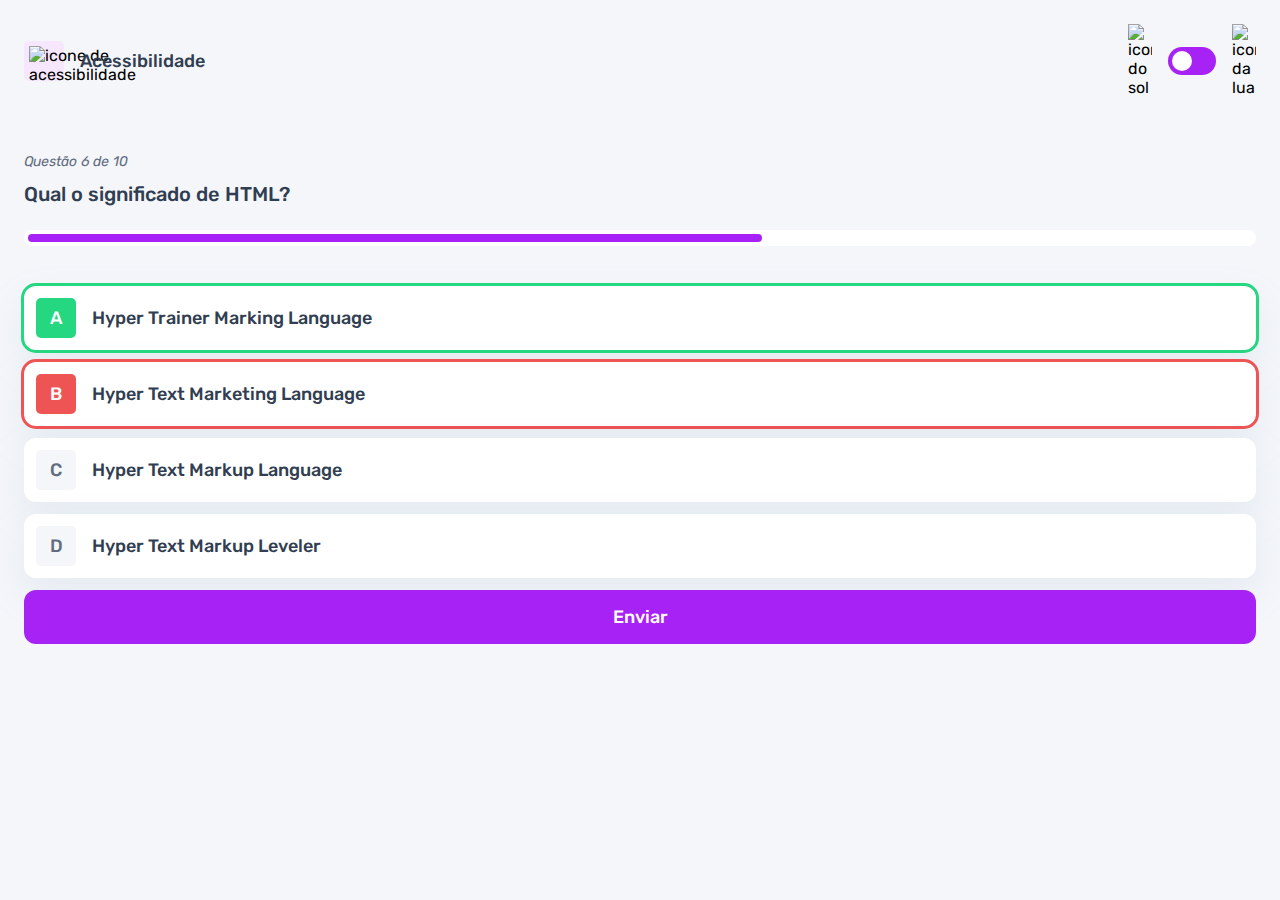
==== pages/quiz/quiz.html @ 809f8db8 "Adicionado o efeito para alternativas corretas e erradas" ====
<!DOCTYPE html>
<html lang="pt-BR">
<head>
    <meta charset="UTF-8">
    <meta name="viewport" content="width=device-width, initial-scale=1.0">
    <link rel="preconnect" href="https://fonts.googleapis.com">
    <link rel="preconnect" href="https://fonts.gstatic.com" crossorigin>
    <link href="https://fonts.googleapis.com/css2?family=Rubik:ital,wght@0,300..900;1,300..900&display=swap" rel="stylesheet"><link rel="preconnect" href="https://fonts.googleapis.com">
    <link rel="preconnect" href="https://fonts.gstatic.com" crossorigin>
    <link href="https://fonts.googleapis.com/css2?family=Rubik:ital,wght@0,300..900;1,300..900&display=swap" rel="stylesheet">
    <link rel="stylesheet" href="quiz.css">
    <title>Quiz App</title>
</head>
<body>
    <header>
        <div class="assunto">
            <div class="assunto_icone">
                <img src="../../assets/images/icon-accessibility.svg" alt="icone de acessibilidade">
            </div>

            <h1>Acessibilidade</h1>
        </div>

        <div class="tema">
            <img src="../../assets/images/icon-sun-dark.svg" alt="icone do sol">
            <button>
                <div></div>
            </button>
            <img src="../../assets/images/icon-moon-dark.svg" alt="icone da lua">
        </div>
    </header>

    <main>
        <section class="pergunta">
            <p>Questão 6 de 10</p>

            <h2>Qual o significado de HTML?</h2>

            <div class="barra_progresso">
                <div></div>
            </div>
        </section>

        <section class="alternativas">
            <form action="">
                <label for="alternativa_a" id="correta">
                    <input type="radio" id="alternativa_a" name="alternativa">

                    <div>
                        <span>A</span>
                        Hyper Trainer Marking Language
                    </div>
                </label>
                <label for="alternativa_b" id="errada">
                    <input type="radio" id="alternativa_b" name="alternativa">

                    <div>
                        <span>B</span>
                        Hyper Text Marketing Language
                    </div>
                </label>
                <label for="alternativa_c">
                    <input type="radio" id="alternativa_c" name="alternativa">

                    <div>
                        <span>C</span>
                        Hyper Text Markup Language
                    </div>
                </label>
                <label for="alternativa_d">
                    <input type="radio" id="alternativa_d" name="alternativa">

                    <div>
                        <span>D</span>
                        Hyper Text Markup Leveler
                    </div>
                </label>
            </form>

            <button>Enviar</button>
        </section>
    </main>
</body>
</html>
---- pages/quiz/quiz.css ----
* {
    margin: 0;
    padding: 0;
    box-sizing: border-box;
    font-family: "Rubik", sans-serif;
    -webkit-font-smoothing: antialiased;
}

:root {
    --bg-color: #f4f6fa;
    --purple: #a722f5;
    --white: #fff;
    --primary-text-color: #313E51;
    --secondary-text-color: #626c7f;
    --button-bg: #fff;
    --shadow: 0px 16px 40px 0px rgba(143, 168, 193, 0.14);
    --bg-html: #fff1e9;
    --bg-css: #e0fdef;
    --bg-javascript: #ebf0ff;
    --bg-acessibilidade: #f6e7ff;
    --green: #26d782;
    --red: #ee5454;
    --bg-mobile: url(../../assets/images/pattern-background-mobile-light.svg);
    --bg-desktop: url(../../assets/images/pattern-background-desktop-light.svg);
}

body.escuro {
    --bg-color: #313e51;
    --bg-mobile: url(../../assets/images/pattern-background-mobile-dark.svg);
    --bg-desktop: url(../../assets/images/pattern-background-desktop-dark.svg);
    --primary-text-color: #fff;
    --secondary-text-color: #abc1e1;
    --button-bg: #3b4d66;
    --shadow: 0px 16px 40px 0px rgba(49, 62, 81, 0.14);
}

body {
    height: 100svh;
    background: var(--bg-mobile) var(--bg-color);
    background-repeat: no-repeat;
    background-size: cover;
}

header {
    display: flex;
    justify-content: space-between;
    padding: 16px 24px;
}

.assunto {
    display: flex;
    align-items: center;
    gap: 16px;
}

.assunto_icone {
    background: var(--bg-acessibilidade);
    width: 40px;
    height: 40px;
    padding: 5px;
    border-radius: 5px;
}

.assunto_icone img {
    width: 100%;
}

.assunto h1 {
    font-size: 18px;
    font-weight: 500;
    color: var(--primary-text-color);
}

.tema {
    padding: 8px 0px;
    display: flex;
    align-items: center;
    gap: 8px;
}

.tema img {
    width: 16px;
}

.tema button {
    height: 20px;
    width: 32px;
    background: var(--purple);
    border: 0;
    border-radius: 999px;
    padding: 4px;
}

.tema button div {
    background: var(--white);
    width: 12px;
    height: 12px;
    border-radius: 999px;
}

main {
    padding: 32px 24px;
}

.pergunta {
    margin-bottom: 40px;
}

.pergunta p {
    font-style: italic;
    font-size: 14px;
    color: var(--secondary-text-color);
    margin-bottom: 12px;
}

.pergunta h2 {
    font-size: 20px;
    font-weight: 500;
    color: var(--primary-text-color);
    line-height: 24px;
    margin-bottom: 24px;
}

.barra_progresso {
    background: var(--button-bg);
    height: 16px;
    padding: 4px;
    border-radius: 999px;
}

.barra_progresso div {
    height: 100%;
    width: 60%;
    background: var(--purple);
    border-radius: 999px;
}


.alternativas form {
    display: flex;
    flex-direction: column;
    gap: 12px;
    margin-bottom: 12px;
}

.alternativas label {
    display: block;
    padding: 12px;
    background: var(--button-bg);
    font-size: 18px;
    font-weight: 500;
    border-radius: 12px;
    box-shadow: var(--shadow);
    color: var(--primary-text-color);
}

.alternativas label:has(input:checked) {
    outline: 3px solid var(--purple);

    & span {
        background: var(--purple);
        color: var(--white);
    }
}

.alternativas label#correta {
    outline: 3px solid var(--green);

    & span {
        background: var(--green);
        color: var(--white);
    }
}

.alternativas label#errada {
    outline: 3px solid var(--red);

    & span {
        background: var(--red);
        color: var(--white);
    }
}


.alternativas input {
    display: none;
}

.alternativas div {
    display: flex;
    align-items: center;
    gap: 16px;
}

.alternativas div span {
    display: block;
    width: 40px;
    height: 40px;
    background: var(--bg-color);
    border-radius: 5px;
    color: var(--secondary-text-color);

    display: flex;
    align-items: center;
    justify-content: center;
    flex-shrink: 0;
}

.alternativas button {
    padding: 16px;
    border-radius: 12px;
    border: none;
    background: var(--purple);
    color: var(--white);
    width: 100%;

    font-size: 18px;
    font-weight: 500;
}

@media(min-width: 1100px) {
    .tema {
        gap: 16px;
    }

    .tema img {
        width: 24px;
    }

    .tema button {
        width: 48px;
        height: 28px;
    }

    .tema button div {
        width: 20px;
        height: 20px;
    }
}
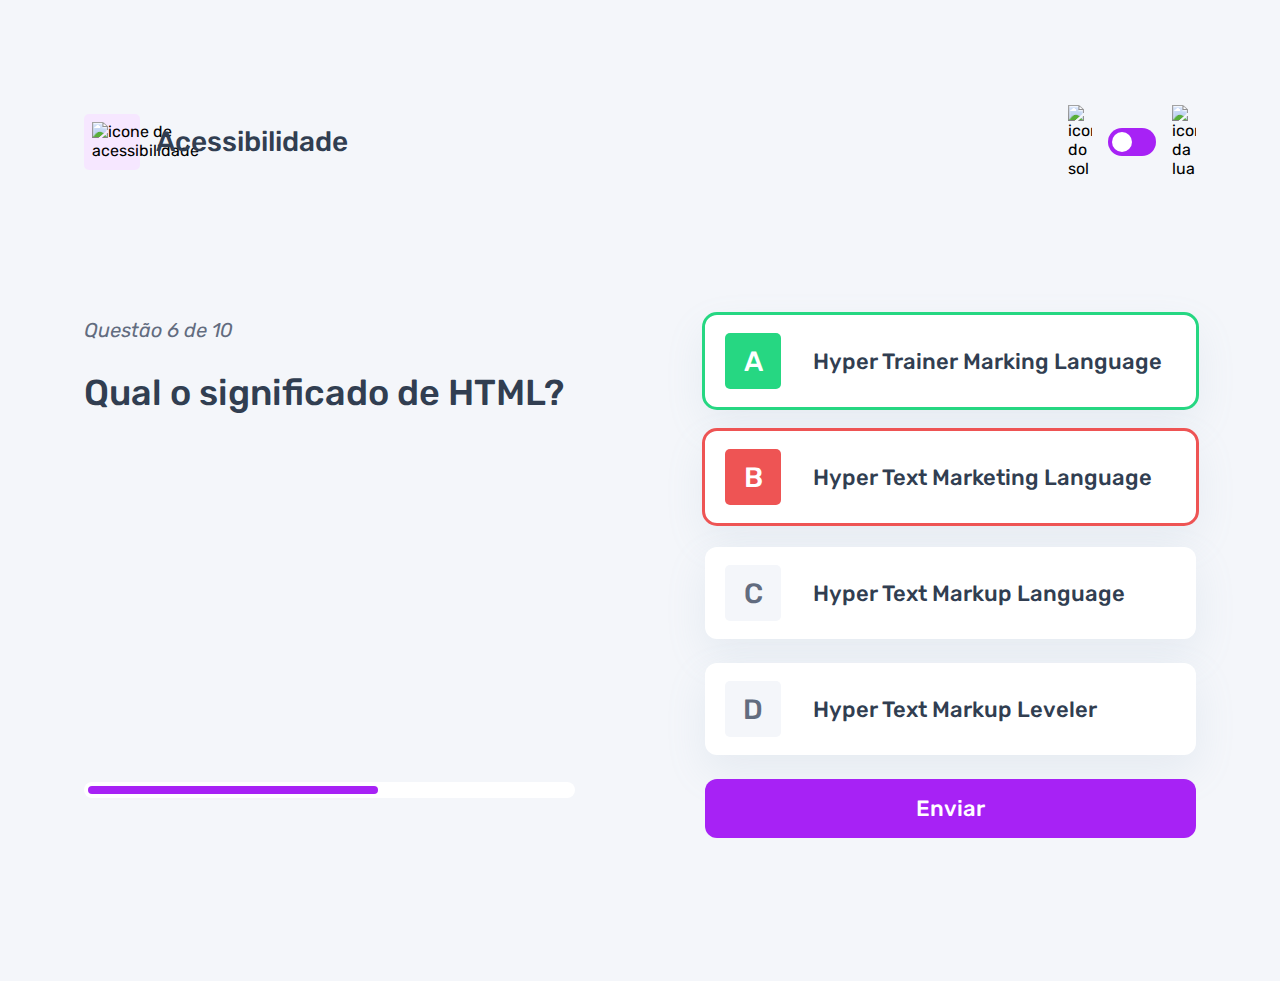
==== commit 4a945788: "Adicionada a responsivida do desktop" ====
--- a/pages/quiz/quiz.html
+++ b/pages/quiz/quiz.html
@@ -32,10 +32,11 @@
 
     <main>
         <section class="pergunta">
-            <p>Questão 6 de 10</p>
+            <div>
+                <p>Questão 6 de 10</p>
 
-            <h2>Qual o significado de HTML?</h2>
-
+                <h2>Qual o significado de HTML?</h2>
+            </div>
             <div class="barra_progresso">
                 <div></div>
             </div>
--- a/pages/quiz/quiz.css
+++ b/pages/quiz/quiz.css
@@ -219,6 +219,22 @@
 }
 
 @media(min-width: 1100px) {
+    header {
+        margin-block: 81px;
+        max-width: 1160px;
+        margin-inline: auto;
+    }
+
+    .assunto_icone {
+        width: 56px;
+        height: 56px;
+        padding: 8px;
+    }
+
+    .assunto h1 {
+        font-size: 28px;
+    }
+    
     .tema {
         gap: 16px;
     }
@@ -236,4 +252,57 @@
         width: 20px;
         height: 20px;
     }
-}
+
+    main {
+        max-width: 1160px;
+        margin-inline: auto;
+
+        display: flex;
+        gap: 130px;
+    }
+
+    section {
+        width: 100%;
+    }
+
+    .pergunta {
+        display: flex;
+        flex-direction: column;
+        justify-content: space-between;
+    }
+    
+    .pergunta p {
+        font-size: 20px;
+        line-height: 30px;
+        margin-bottom: 27px;
+    }
+
+    .pergunta h2 {
+        font-size: 36px;
+        line-height: 42px;
+    }
+
+    .alternativas form {
+        gap: 24px;
+        margin-bottom: 24px;
+    }
+
+    .alternativas label {
+        font-size: 22px;
+        padding: 18px 20px;
+    }
+
+    .alternativas div {
+        gap: 32px;
+    }
+
+    .alternativas div span {
+        width: 56px;
+        height: 56px;
+        font-size: 28px;
+    }
+
+    .alternativas button {
+        font-size: 22px;
+    }
+}
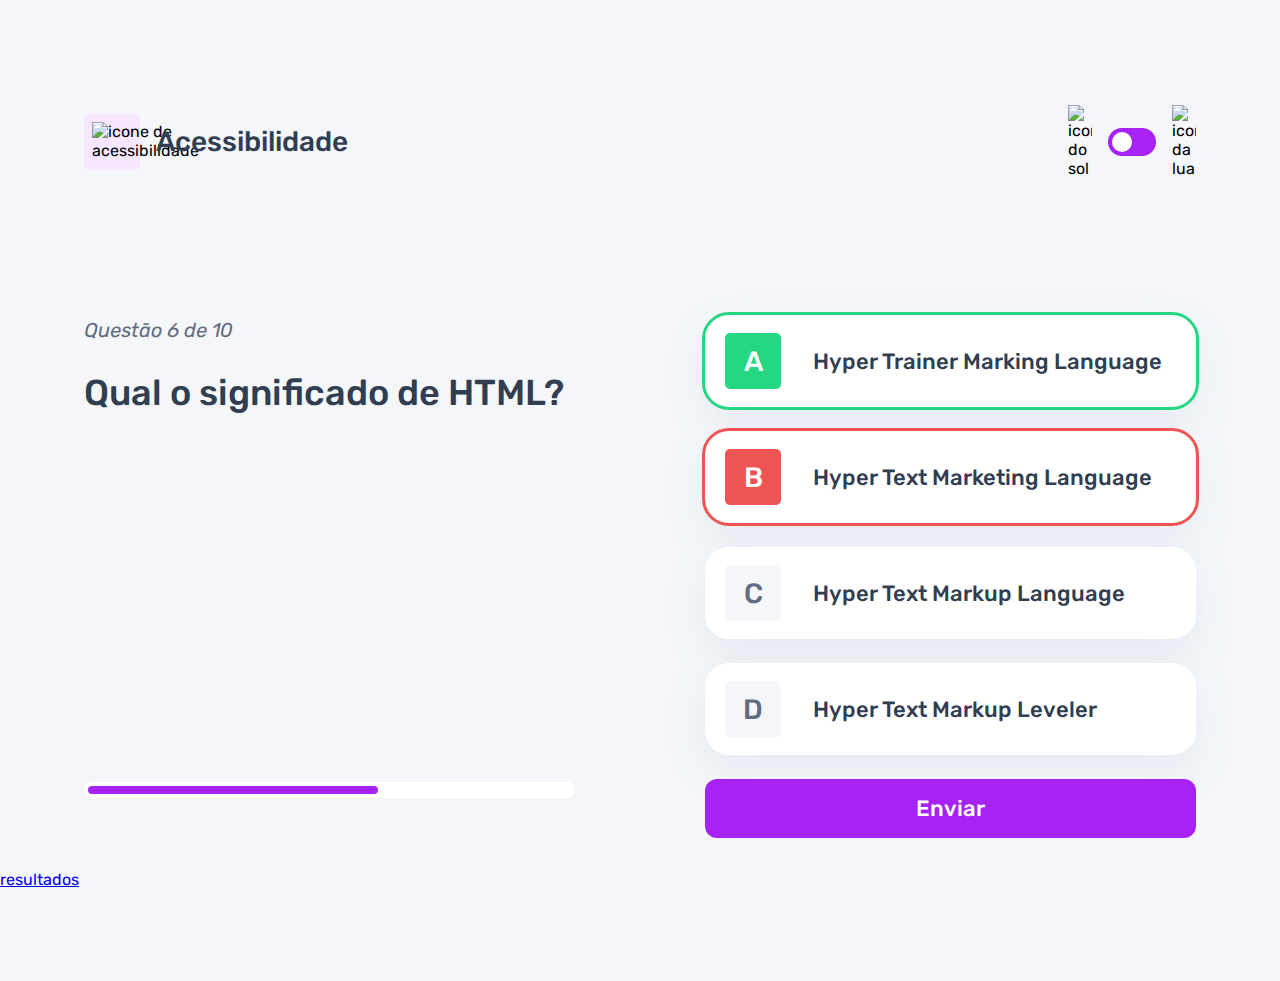
==== commit e7687468: "Adição do header no resultado.html" ====
--- a/pages/quiz/quiz.html
+++ b/pages/quiz/quiz.html
@@ -81,5 +81,7 @@
             <button>Enviar</button>
         </section>
     </main>
+
+    <a href="../resultados/resultados.html">resultados</a>
 </body>
 </html>--- a/pages/quiz/quiz.css
+++ b/pages/quiz/quiz.css
@@ -8,7 +8,10 @@
 
 :root {
     --bg-color: #f4f6fa;
+    --bg-span: #f4f6fa;
+    --color-span: #626c7f;
     --purple: #a722f5;
+    --purple-hover: rgba(167, 34, 245, 0.7);
     --white: #fff;
     --primary-text-color: #313E51;
     --secondary-text-color: #626c7f;
@@ -26,6 +29,7 @@
 
 body.escuro {
     --bg-color: #313e51;
+    --color-span: #313e51;
     --bg-mobile: url(../../assets/images/pattern-background-mobile-dark.svg);
     --bg-desktop: url(../../assets/images/pattern-background-desktop-dark.svg);
     --primary-text-color: #fff;
@@ -152,6 +156,14 @@
     border-radius: 12px;
     box-shadow: var(--shadow);
     color: var(--primary-text-color);
+    cursor: pointer;
+}
+
+.alternativas label:hover {
+    & span {
+        background: var(--bg-acessibilidade);
+        color: var(--purple);
+    }
 }
 
 .alternativas label:has(input:checked) {
@@ -196,9 +208,9 @@
     display: block;
     width: 40px;
     height: 40px;
-    background: var(--bg-color);
+    background: var(--bg-span);
     border-radius: 5px;
-    color: var(--secondary-text-color);
+    color: var(--color-span);
 
     display: flex;
     align-items: center;
@@ -216,9 +228,21 @@
 
     font-size: 18px;
     font-weight: 500;
+    transition: background 0.3s;
+}
+
+.alternativas button:hover {
+    background: var(--purple-hover);
+    cursor: pointer;
 }
 
 @media(min-width: 1100px) {
+    body {
+        background: var(--bg-desktop) var(--bg-color);
+        background-size: cover;
+        background-repeat: no-repeat;
+    }
+
     header {
         margin-block: 81px;
         max-width: 1160px;
@@ -290,6 +314,7 @@
     .alternativas label {
         font-size: 22px;
         padding: 18px 20px;
+        border-radius: 24px;
     }
 
     .alternativas div {
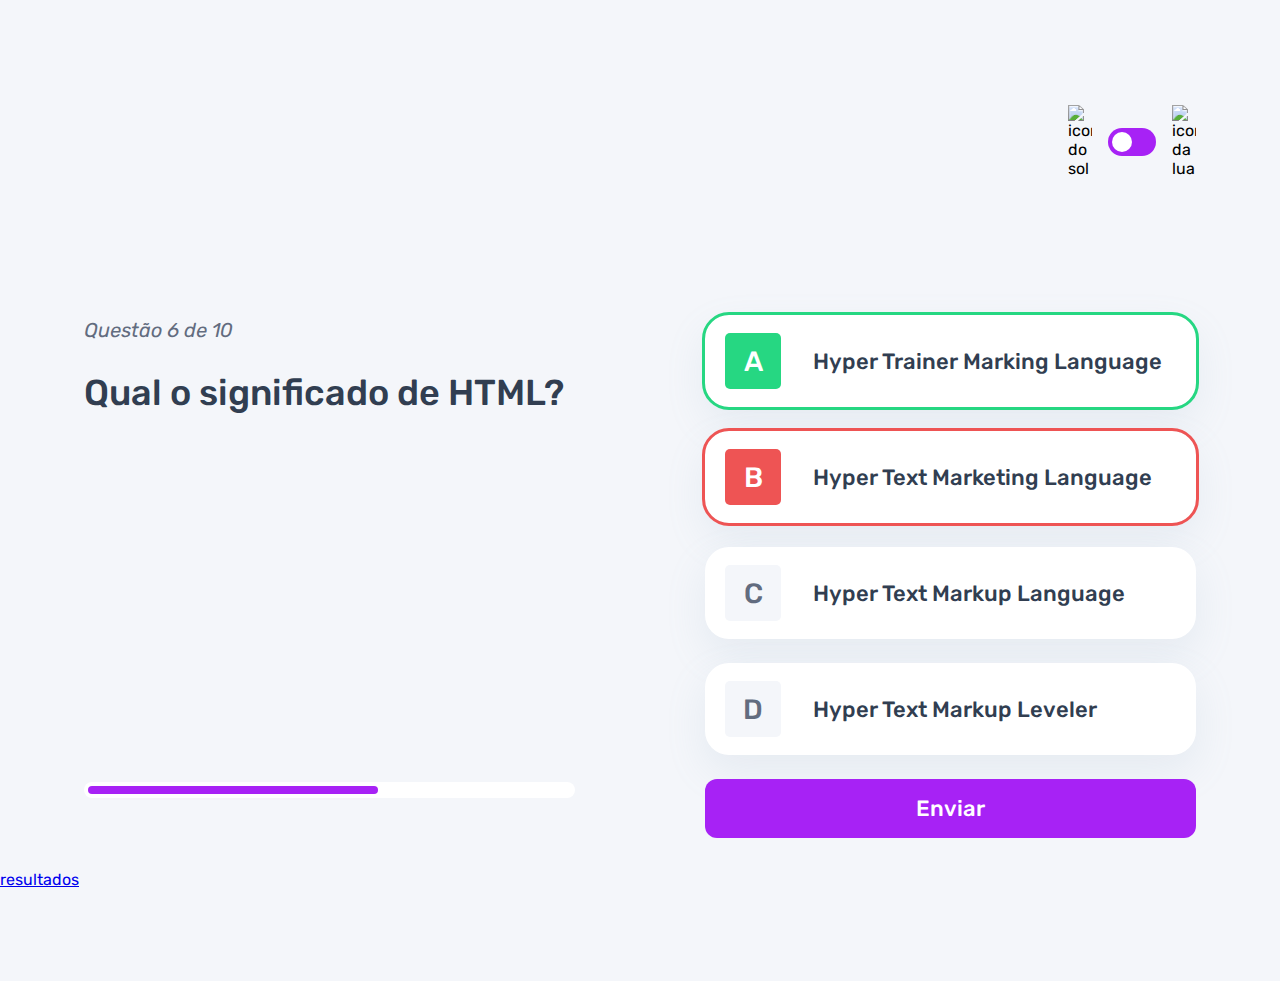
==== commit 482128de: "alteração dinamica do assunto da pagina" ====
--- a/pages/quiz/quiz.html
+++ b/pages/quiz/quiz.html
@@ -6,19 +6,18 @@
     <link rel="preconnect" href="https://fonts.googleapis.com">
     <link rel="preconnect" href="https://fonts.gstatic.com" crossorigin>
     <link href="https://fonts.googleapis.com/css2?family=Rubik:ital,wght@0,300..900;1,300..900&display=swap" rel="stylesheet"><link rel="preconnect" href="https://fonts.googleapis.com">
-    <link rel="preconnect" href="https://fonts.gstatic.com" crossorigin>
-    <link href="https://fonts.googleapis.com/css2?family=Rubik:ital,wght@0,300..900;1,300..900&display=swap" rel="stylesheet">
     <link rel="stylesheet" href="quiz.css">
+    <script src="./quiz.js" type="module" defer></script>
     <title>Quiz App</title>
 </head>
 <body>
     <header>
         <div class="assunto">
             <div class="assunto_icone">
-                <img src="../../assets/images/icon-accessibility.svg" alt="icone de acessibilidade">
+                <img src="" alt="">
             </div>
 
-            <h1>Acessibilidade</h1>
+            <h1></h1>
         </div>
 
         <div class="tema">
--- a/pages/quiz/quiz.css
+++ b/pages/quiz/quiz.css
@@ -58,7 +58,6 @@
 }
 
 .assunto_icone {
-    background: var(--bg-acessibilidade);
     width: 40px;
     height: 40px;
     padding: 5px;
@@ -67,6 +66,22 @@
 
 .assunto_icone img {
     width: 100%;
+}
+
+.assunto_icone.html {
+    background: var(--bg-html);
+}
+
+.assunto_icone.css {
+    background: var(--bg-css);
+}
+
+.assunto_icone.javascript {
+    background: var(--bg-javascript);
+}
+
+.assunto_icone.acessibilidade {
+    background: var(--bg-acessibilidade);
 }
 
 .assunto h1 {
@@ -93,6 +108,8 @@
     border: 0;
     border-radius: 999px;
     padding: 4px;
+    display: flex;
+    cursor: pointer;
 }
 
 .tema button div {
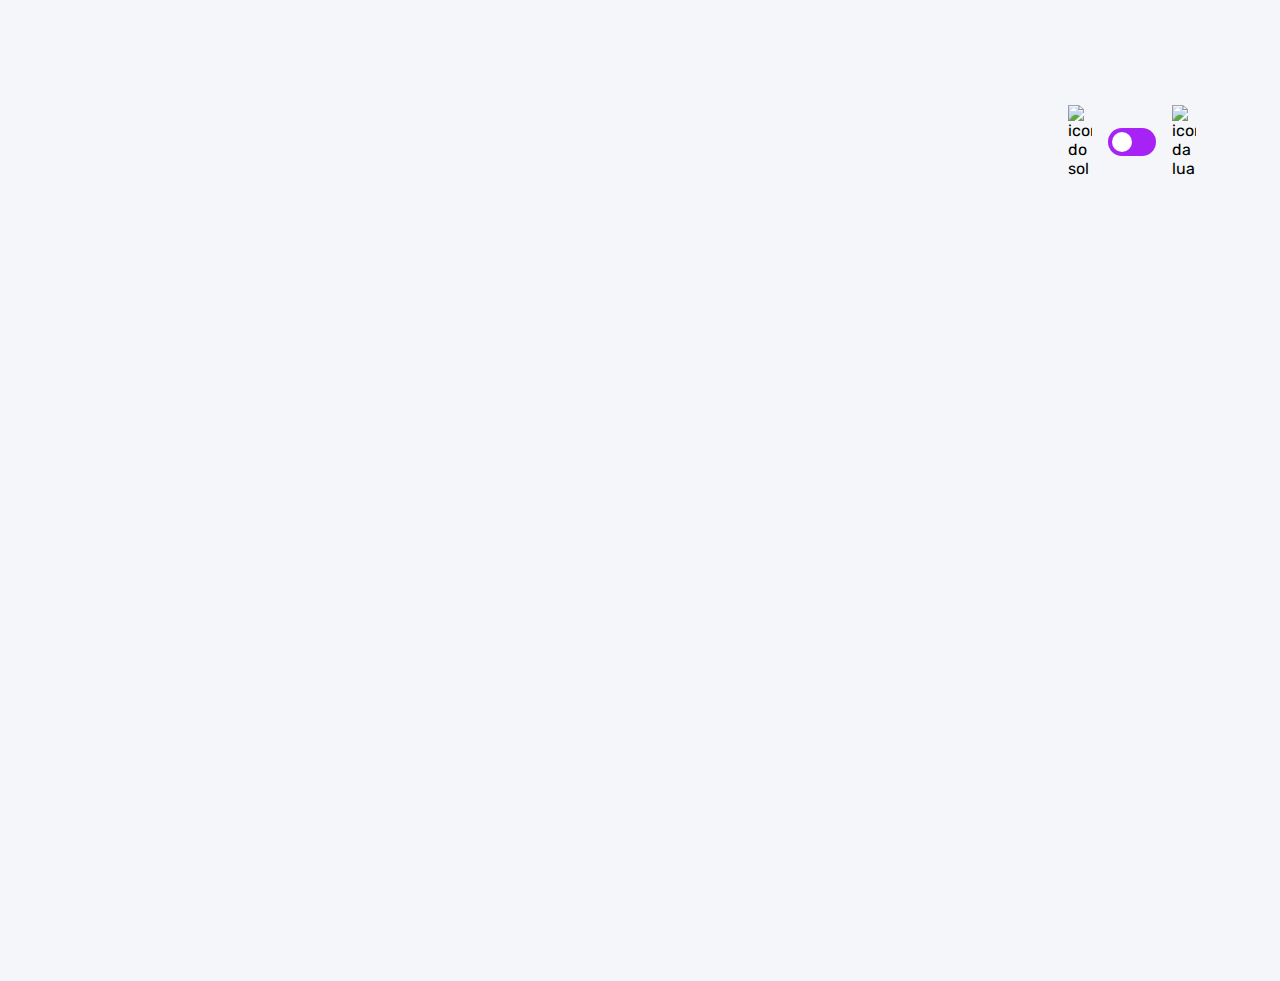
==== commit c5453322: "adicionada as funcoes de buscar as perguntas e montar as perguntas no HTML" ====
--- a/pages/quiz/quiz.html
+++ b/pages/quiz/quiz.html
@@ -30,57 +30,8 @@
     </header>
 
     <main>
-        <section class="pergunta">
-            <div>
-                <p>Questão 6 de 10</p>
-
-                <h2>Qual o significado de HTML?</h2>
-            </div>
-            <div class="barra_progresso">
-                <div></div>
-            </div>
-        </section>
-
-        <section class="alternativas">
-            <form action="">
-                <label for="alternativa_a" id="correta">
-                    <input type="radio" id="alternativa_a" name="alternativa">
-
-                    <div>
-                        <span>A</span>
-                        Hyper Trainer Marking Language
-                    </div>
-                </label>
-                <label for="alternativa_b" id="errada">
-                    <input type="radio" id="alternativa_b" name="alternativa">
-
-                    <div>
-                        <span>B</span>
-                        Hyper Text Marketing Language
-                    </div>
-                </label>
-                <label for="alternativa_c">
-                    <input type="radio" id="alternativa_c" name="alternativa">
-
-                    <div>
-                        <span>C</span>
-                        Hyper Text Markup Language
-                    </div>
-                </label>
-                <label for="alternativa_d">
-                    <input type="radio" id="alternativa_d" name="alternativa">
-
-                    <div>
-                        <span>D</span>
-                        Hyper Text Markup Leveler
-                    </div>
-                </label>
-            </form>
-
-            <button>Enviar</button>
-        </section>
+        
     </main>
 
-    <a href="../resultados/resultados.html">resultados</a>
 </body>
 </html>--- a/pages/quiz/quiz.css
+++ b/pages/quiz/quiz.css
@@ -151,7 +151,6 @@
 
 .barra_progresso div {
     height: 100%;
-    width: 60%;
     background: var(--purple);
     border-radius: 999px;
 }
